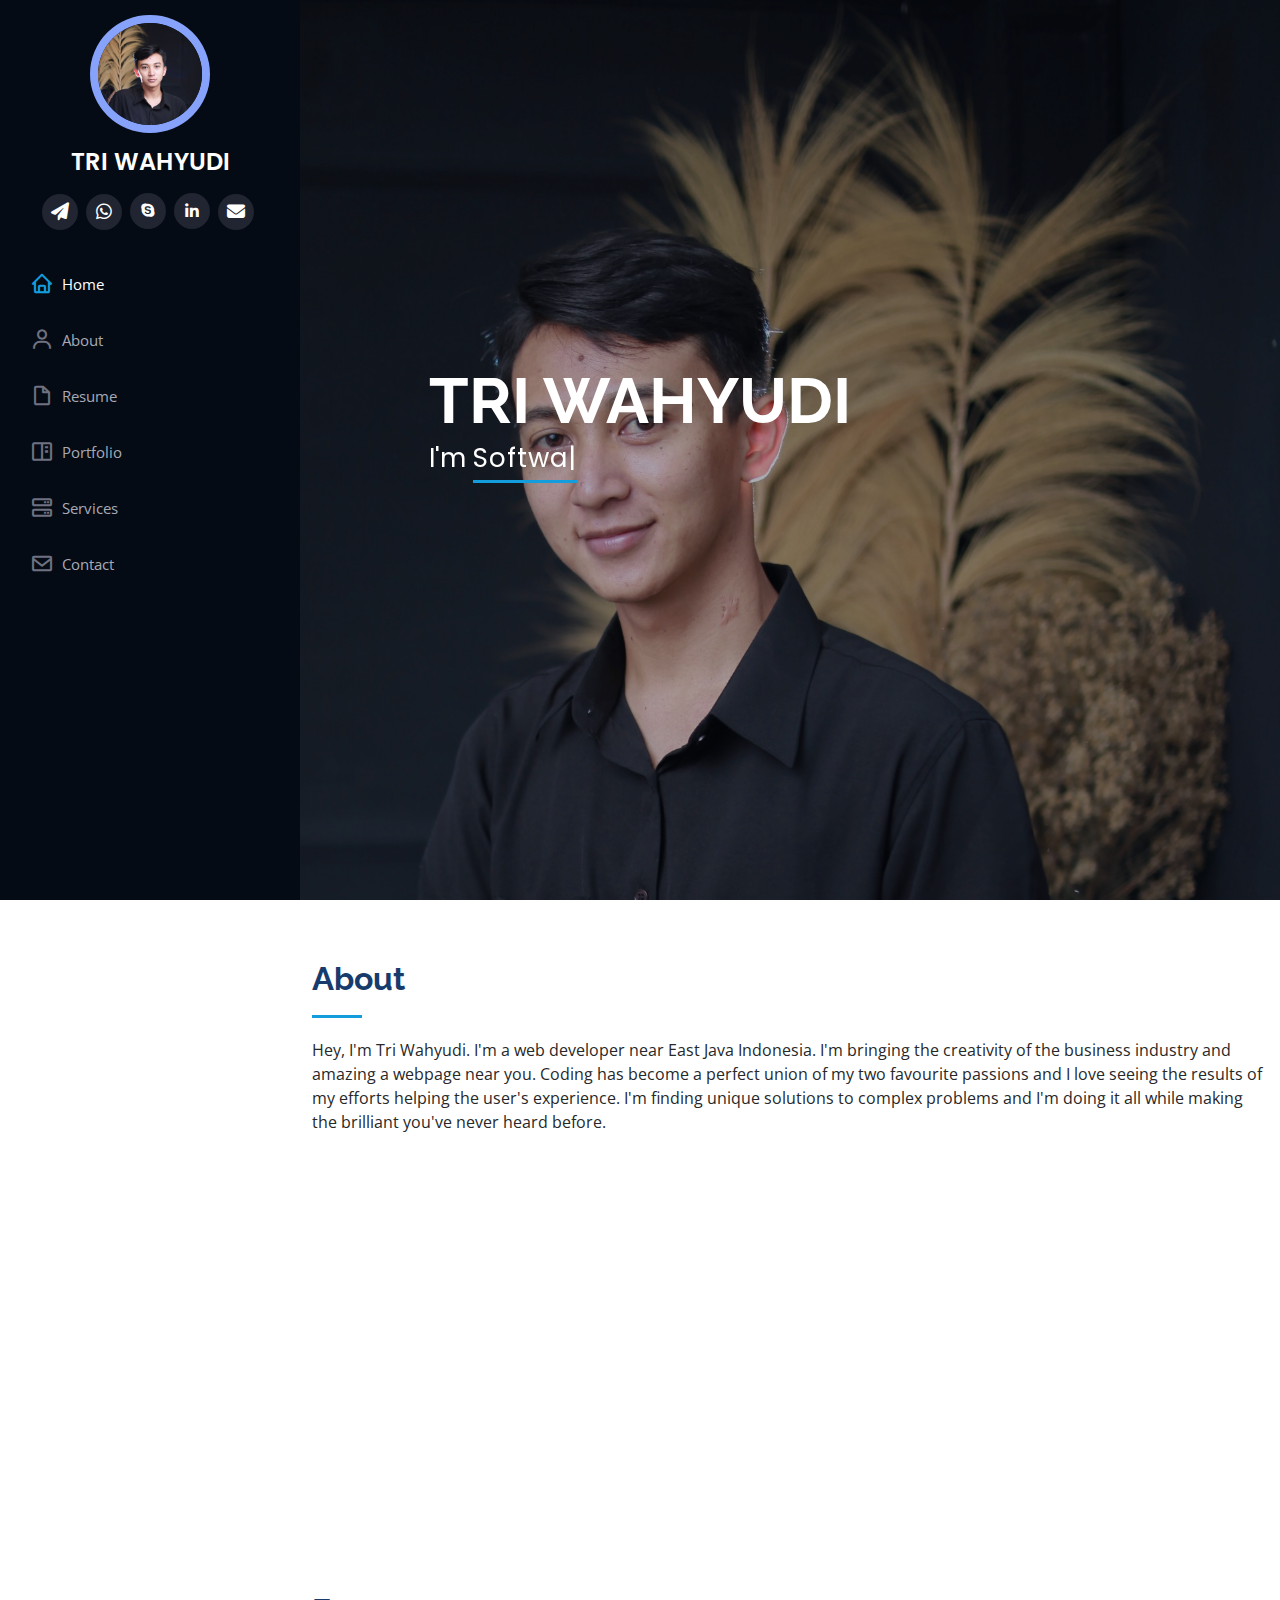
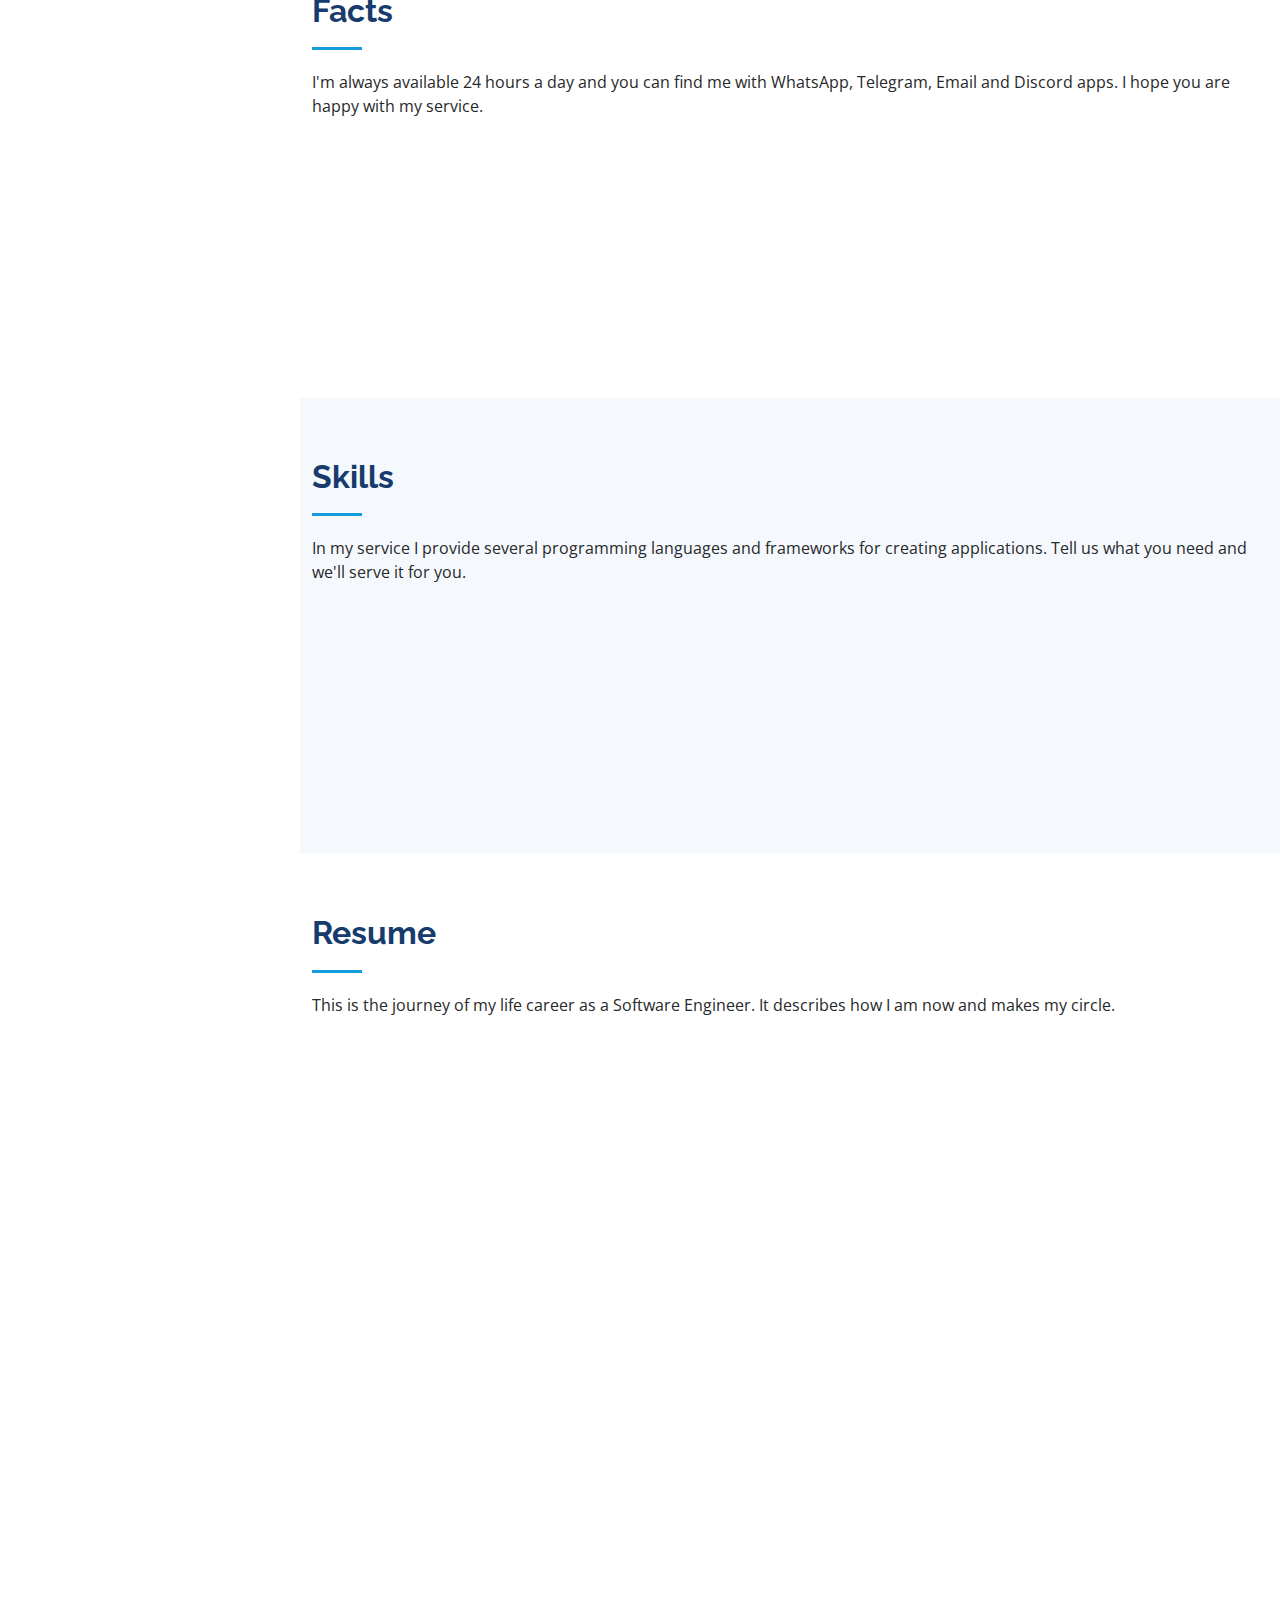
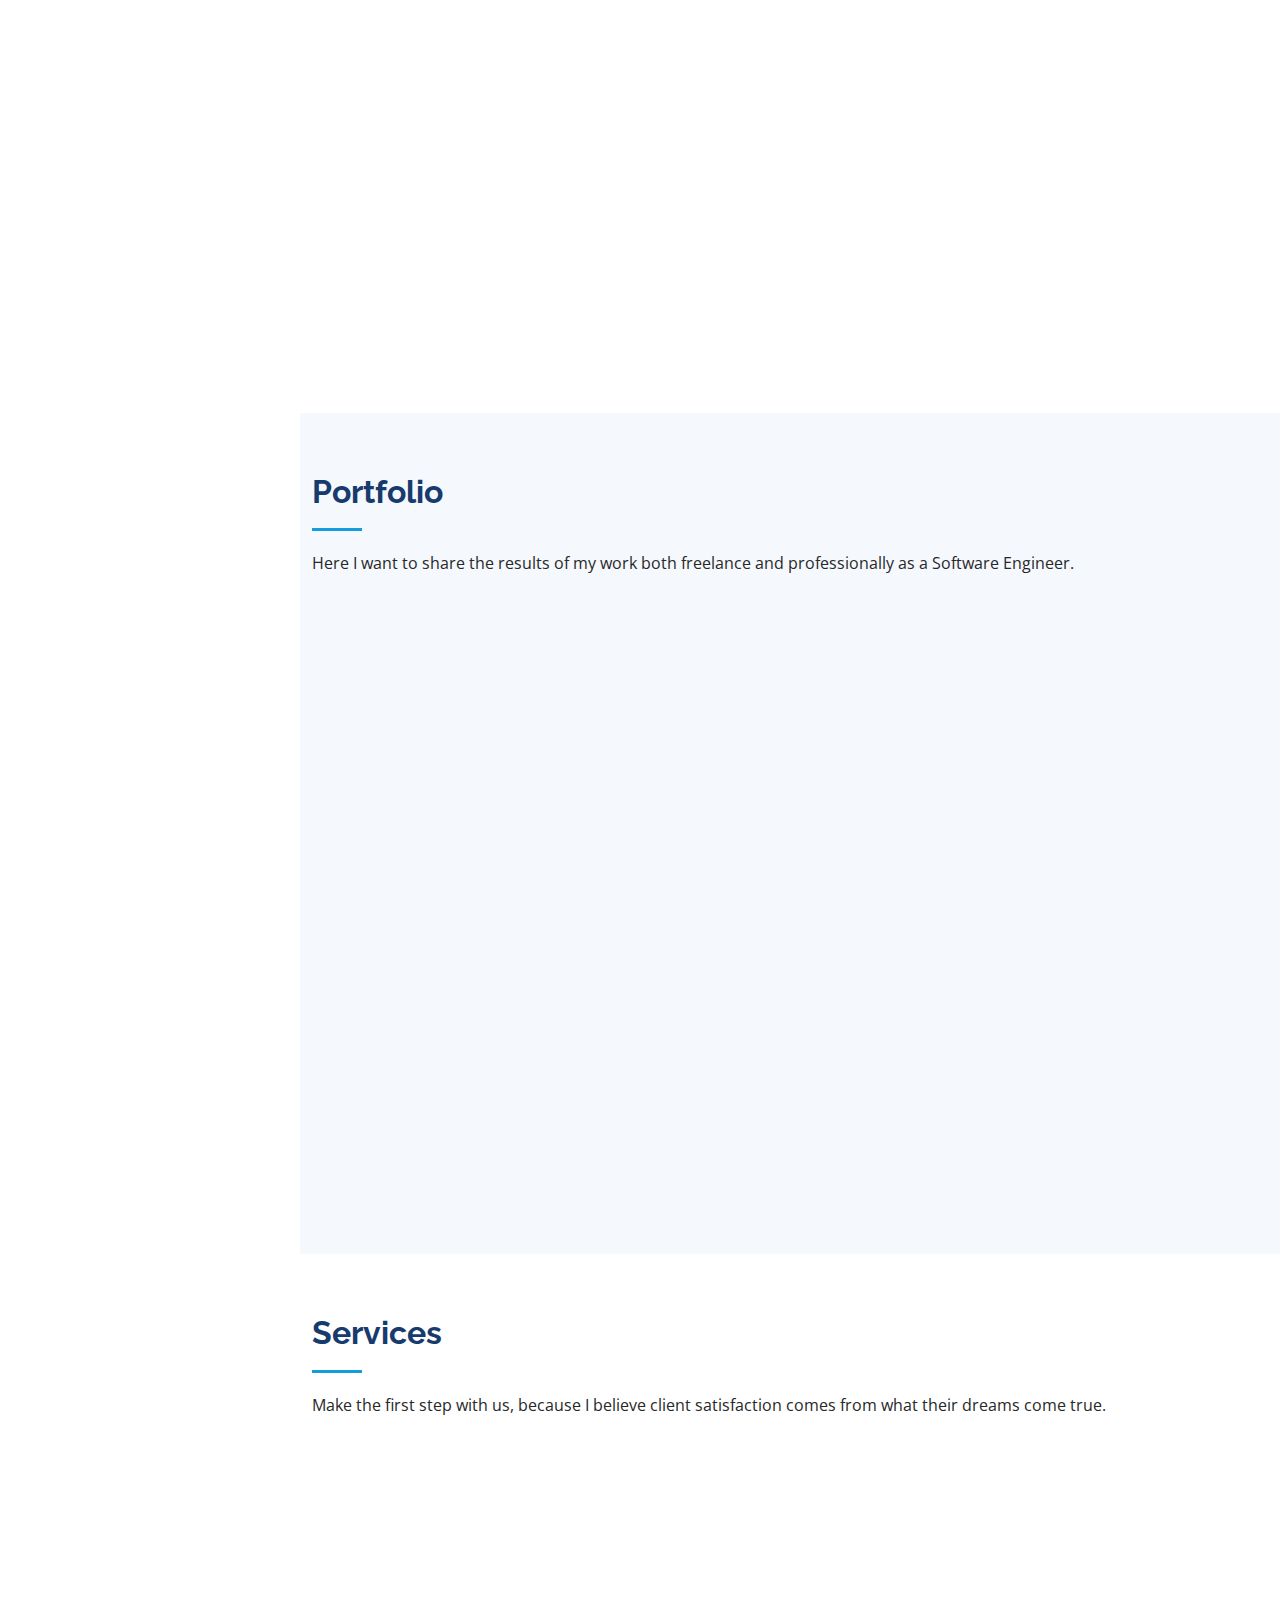
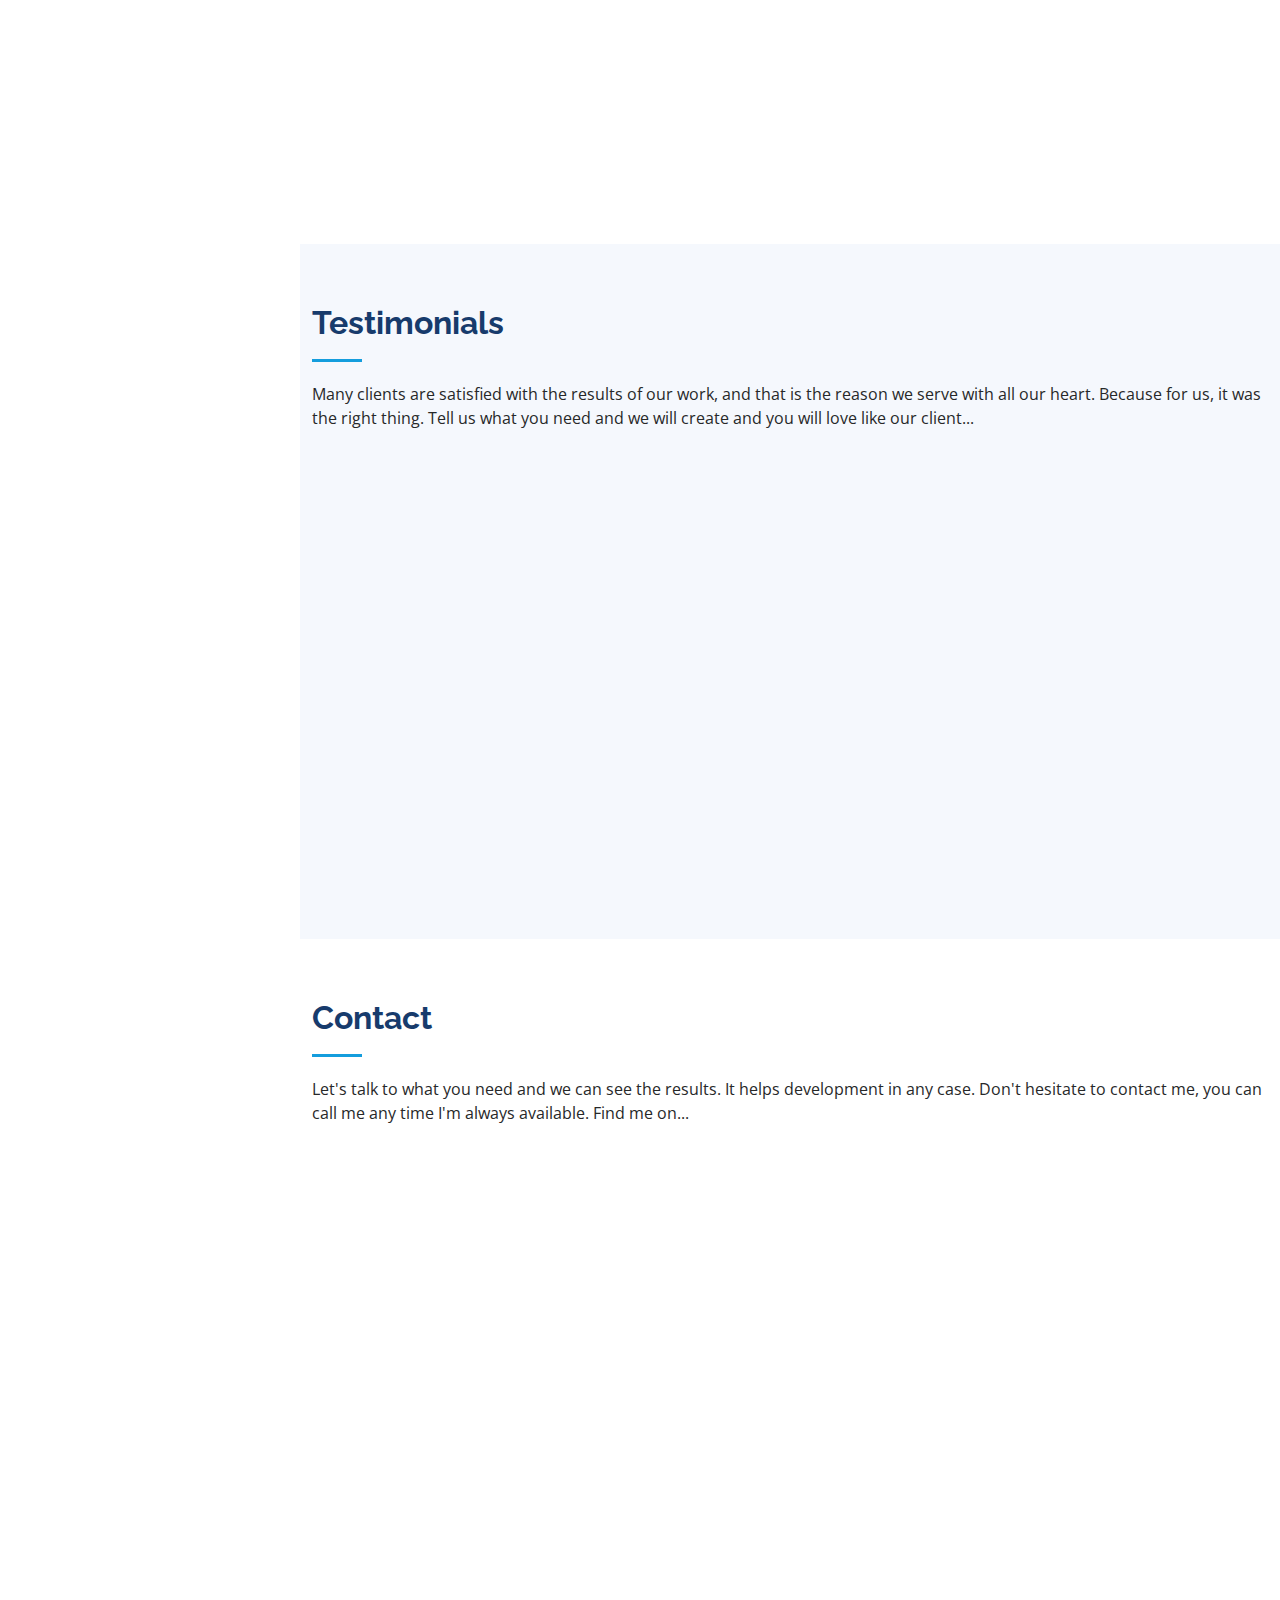
==== index.html @ 82c02e09 "first commit" ====
<!DOCTYPE html>
<html lang="en">

<head>
  <meta charset="utf-8">
  <meta content="width=device-width, initial-scale=1.0" name="viewport">

  <title>Tri Wahyudi</title>
  <meta content="" name="description">
  <meta content="" name="keywords">

  <!-- Favicons -->
  <link href="assets/img/favicon.png" rel="icon">
  <link href="assets/img/apple-touch-icon.png" rel="apple-touch-icon">
 

  <!-- Google Fonts -->
  <link href="https://fonts.googleapis.com/css?family=Open+Sans:300,300i,400,400i,600,600i,700,700i|Raleway:300,300i,400,400i,500,500i,600,600i,700,700i|Poppins:300,300i,400,400i,500,500i,600,600i,700,700i" rel="stylesheet">

  <!-- Vendor CSS Files -->
  <link href="assets/vendor/aos/aos.css" rel="stylesheet">
  <link href="assets/vendor/bootstrap/css/bootstrap.min.css" rel="stylesheet">
  <link href="assets/vendor/bootstrap-icons/bootstrap-icons.css" rel="stylesheet">
  <link href="assets/vendor/boxicons/css/boxicons.min.css" rel="stylesheet">
  <link href="assets/vendor/glightbox/css/glightbox.min.css" rel="stylesheet">
  <link href="assets/vendor/swiper/swiper-bundle.min.css" rel="stylesheet">

  <!-- Template Main CSS File -->
  <link href="assets/css/style.css" rel="stylesheet">
  <link href="fontawesome/css/all.css" rel="stylesheet">

  <!-- =======================================================
  * Template Name: iPortfolio - v3.7.0
  * Template URL: https://bootstrapmade.com/iportfolio-bootstrap-portfolio-websites-template/
  * Author: BootstrapMade.com
  * License: https://bootstrapmade.com/license/
  ======================================================== -->
</head>

<body>

  <!-- ======= Mobile nav toggle button ======= -->
  <i class="bi bi-list mobile-nav-toggle d-xl-none"></i>

  <!-- ======= Header ======= -->
  <header id="header">
    <div class="d-flex flex-column">

      <div class="profile">
        <img src="assets/img/profile-img.jpg" alt="" class="img-fluid rounded-circle">
        <h1 class="text-light"><a href="index.html">TRI WAHYUDI</a></h1>
        <div class="social-links mt-3 text-center">
          <a href="https://t.me/tridevelop"><i class="fa-solid fa-paper-plane"></i></i></a>
          <a href="https://wa.link/avmcld" ><i class="fa-brands fa-whatsapp"></i></a>
          <a href="https://join.skype.com/invite/yRAKqDYq7ccI" class="google-plus"><i class="bx bxl-skype"></i></a>
          <a href="https://www.linkedin.com/in/narratix-dev/" class="linkedin"><i class="bx bxl-linkedin"></i></a>
          <a href="mailto:mesirah6@gmail.com?Subject:Need your services"><i class="fa-solid fa-envelope"></i></a>
        </div>
      </div>

      <nav id="navbar" class="nav-menu navbar">
        <ul>
          <li><a href="#hero" class="nav-link scrollto active"><i class="bx bx-home"></i> <span>Home</span></a></li>
          <li><a href="#about" class="nav-link scrollto"><i class="bx bx-user"></i> <span>About</span></a></li>
          <li><a href="#resume" class="nav-link scrollto"><i class="bx bx-file-blank"></i> <span>Resume</span></a></li>
          <li><a href="#portfolio" class="nav-link scrollto"><i class="bx bx-book-content"></i> <span>Portfolio</span></a></li>
          <li><a href="#services" class="nav-link scrollto"><i class="bx bx-server"></i> <span>Services</span></a></li>
          <li><a href="#contact" class="nav-link scrollto"><i class="bx bx-envelope"></i> <span>Contact</span></a></li>
        </ul>
      </nav><!-- .nav-menu -->
    </div>
  </header><!-- End Header -->

  <!-- ======= Hero Section ======= -->
  <section id="hero" class="d-flex flex-column justify-content-center align-items-center">
    <div class="hero-container" data-aos="fade-in">
      <h1>TRI WAHYUDI</h1>
      <p>I'm <span class="typed" data-typed-items=" Software Engineer, Freelancer, Full Stack Developer"></span></p>
    </div>
  </section><!-- End Hero -->

  <main id="main">

    <!-- ======= About Section ======= -->
    <section id="about" class="about">
      <div class="container">

        <div class="section-title">
          <h2>About</h2>
          <p>
            Hey, I'm Tri Wahyudi.
            I'm a web developer near East Java Indonesia. I'm bringing the creativity of the business industry and amazing a webpage near you. Coding has become a perfect union of my two favourite passions and I love seeing the results of my efforts helping the user's experience. I'm finding unique solutions to complex problems and I'm doing it all while making the brilliant you've never heard before. 
            </p>
        </div>

        <div class="row">
          <div class="col-lg-4" data-aos="fade-right">
            <img src="assets/img/profile-img.jpg" class="img-fluid" alt="">
          </div>
          <div class="col-lg-8 pt-4 pt-lg-0 content" data-aos="fade-left">
            <h3>  Web Developer</h3>
            <p class="fst-italic">
              With my experience as a Software Engineer, I believe I can help you. Give me something and I'll get it on the right track.
            </p>
            <div class="row">
              <div class="col-lg-6">
                <ul>
                  <li><i class="bi bi-chevron-right"></i> <strong>Birthday:</strong> <span> August 1995</span></li>
                  <li><i class="bi bi-chevron-right"></i> <strong>Phone:</strong> <span>(+62) 0857 4537 7009</span></li>
                  <li><i class="bi bi-chevron-right"></i> <strong>City:</strong> <span>Blitar, Indonesia</span></li>
                </ul>
              </div>
              <div class="col-lg-6">
                <ul>
                  <li><i class="bi bi-chevron-right"></i> <strong>Interests:</strong> <span>Information Technology</span></li>
                  <li><i class="bi bi-chevron-right"></i> <strong>Email:</strong> <span>mesirah6@gmail.com</span></li>
                  <li><i class="bi bi-chevron-right"></i> <strong>Freelance:</strong> <span>Available</span></li>
                </ul>
              </div>
            </div>
            <p>
              Problem solving is essential to keep the application running and that is why problem solving is called a skill. I also do that as part of my service as a Software Engineer.
            </p>
          </div>
        </div>

      </div>
    </section><!-- End About Section -->

    <!-- ======= Facts Section ======= -->
    <section id="facts" class="facts">
      <div class="container">

        <div class="section-title">
          <h2>Facts</h2>
          <p>I'm always available 24 hours a day and you can find me with WhatsApp, Telegram, Email and Discord apps. I hope you are happy with my service.</p>
        </div>

        <div class="row no-gutters">

          <div class="col-lg-3 col-md-6 d-md-flex align-items-md-stretch" data-aos="fade-up">
            <div class="count-box">
              <i class="bi bi-emoji-smile"></i>
              <span data-purecounter-start="0" data-purecounter-end="8" data-purecounter-duration="1" class="purecounter"></span>
              <p><strong>Happy Clients</strong> they are satisfied with the result</p>
            </div>
          </div>

          <div class="col-lg-3 col-md-6 d-md-flex align-items-md-stretch" data-aos="fade-up" data-aos-delay="100">
            <div class="count-box">
              <i class="bi bi-journal-richtext"></i>
              <span data-purecounter-start="0" data-purecounter-end="14" data-purecounter-duration="1" class="purecounter"></span>
              <p><strong>Projects</strong> finished well</p>
            </div>
          </div>

          <div class="col-lg-3 col-md-6 d-md-flex align-items-md-stretch" data-aos="fade-up" data-aos-delay="200">
            <div class="count-box">
              <i class="bi bi-headset"></i>
              <span data-purecounter-start="0" data-purecounter-end="938" data-purecounter-duration="1" class="purecounter"></span>
              <p><strong>Hours Of Support</strong> 7/24</p>
            </div>
          </div>

          <div class="col-lg-3 col-md-6 d-md-flex align-items-md-stretch" data-aos="fade-up" data-aos-delay="300">
            <div class="count-box">
              <i class="bi bi-people"></i>
              <span data-purecounter-start="0" data-purecounter-end="2" data-purecounter-duration="1" class="purecounter"></span>
              <p><strong>Hard Workers</strong> Always provide satisfactory service for clients</p>
            </div>
          </div>

        </div>

      </div>
    </section><!-- End Facts Section -->

    <!-- ======= Skills Section ======= -->
    <section id="skills" class="skills section-bg">
      <div class="container">

        <div class="section-title">
          <h2>Skills</h2>
          <p>In my service I provide several programming languages ​​and frameworks for creating applications. Tell us what you need and we'll serve it for you.</p>
        </div>

        <div class="row skills-content">

          <div class="col-lg-6" data-aos="fade-up">

            <div class="progress">
              <span class="skill">REACT JS <i class="val">85%</i></span>
              <div class="progress-bar-wrap">
                <div class="progress-bar" role="progressbar" aria-valuenow="85" aria-valuemin="0" aria-valuemax="100"></div>
              </div>
            </div>

            <div class="progress">
              <span class="skill">BOOTSTRAP <i class="val">90%</i></span>
              <div class="progress-bar-wrap">
                <div class="progress-bar" role="progressbar" aria-valuenow="90" aria-valuemin="0" aria-valuemax="100"></div>
              </div>
            </div>

            <div class="progress">
              <span class="skill">JavaScript <i class="val">90%</i></span>
              <div class="progress-bar-wrap">
                <div class="progress-bar" role="progressbar" aria-valuenow="90" aria-valuemin="0" aria-valuemax="100"></div>
              </div>
            </div>

          </div>

          <div class="col-lg-6" data-aos="fade-up" data-aos-delay="100">

            <div class="progress">
              <span class="skill">NODE JS <i class="val">90%</i></span>
              <div class="progress-bar-wrap">
                <div class="progress-bar" role="progressbar" aria-valuenow="90" aria-valuemin="0" aria-valuemax="100"></div>
              </div>
            </div>

            <div class="progress">
              <span class="skill">PHP <i class="val">80%</i></span>
              <div class="progress-bar-wrap">
                <div class="progress-bar" role="progressbar" aria-valuenow="80" aria-valuemin="0" aria-valuemax="100"></div>
              </div>
            </div>

            <div class="progress">
              <span class="skill">LARAVEL <i class="val">85%</i></span>
              <div class="progress-bar-wrap">
                <div class="progress-bar" role="progressbar" aria-valuenow="85" aria-valuemin="0" aria-valuemax="100"></div>
              </div>
            </div>

          </div>

        </div>

      </div>
    </section><!-- End Skills Section -->

    <!-- ======= Resume Section ======= -->
    <section id="resume" class="resume">
      <div class="container">

        <div class="section-title">
          <h2>Resume</h2>
          <p>This is the journey of my life career as a Software Engineer. It describes how I am now and makes my circle.</p>
        </div>

        <div class="row">
          <div class="col-lg-6" data-aos="fade-up">
            <h3 class="resume-title">Profile Sumary</h3>
            <div class="resume-item pb-0">
              <h4>Tri Wahyudi</h4>
              <p><em>Web development with a passion for web application development and success in managing project
                development. Dedicated to driving innovation with the ability to follow industry and technological
                trends, and facilitating early adaption of innovations. I care about writing clean code and love to learn.
                </em></p>
              <ul>
                <li>Blitar, East Java, Indonesia</li>
                <li>(+62)  0857 4537 7009</li>
                <li>mesirah6@gmail.com</li>
              </ul>
            </div>

            <h3 class="resume-title">Education</h3>
            <div class="resume-item">
              <h4>Educational Qualification</h4>
              <h5>2011 - 2014</h5>
              <p><em>TB</em></p>
              <p>SMKN 3 BLITAR</p>
            </div>
            <div class="resume-item">
              <h4>Education Courses</h4>
              <h5>2020 - 2021</h5>
              <p><em>Web Development</em></p>
              <p>ZeroToMastery</p>
            </div>
            <div class="resume-item">
              <h4>Education Courses</h4>
              <h5> 2022</h5>
              <p><em>Web Development</em></p>
              <p>Pintaar</p>
            </div>
          </div>
          <div class="col-lg-6" data-aos="fade-up" data-aos-delay="100">
            <h3 class="resume-title">Professional Experience</h3>
            <div class="resume-item">
              <h4>Back-end Developer</h4>
              <h5>2022 - Present</h5>
              <p><em>PT Cores Modern Innovation </em></p>
              <ul>
                <li>Maintenance Web.</li>
                <li>Development App.</li>
                <li>Design Database.</li>
                <li>Research technologies, including software development and security.</li>
              </ul>
            </div>
            <div class="resume-item">
              <h4>Web Developer</h4>
              <h5>2022 - Present</h5>
              <p><em>Freelance</em></p>
              <ul>
                <li>Build Rest APIs. </li>
                <li>Maintain website and applications, debugging, documentation, and upgrade to ensure web
                    security and system. </li>
                <li>Support maintenance programming development for web pages. </li>
                <li>Integrate Payment Gateway.</li>
              </ul>
            </div>
          </div>
        </div>

      </div>
    </section><!-- End Resume Section -->

    <!-- ======= Portfolio Section ======= -->
    <section id="portfolio" class="portfolio section-bg">
      <div class="container">

        <div class="section-title">
          <h2>Portfolio</h2>
          <p>Here I want to share the results of my work both freelance and professionally as a Software Engineer.</p>
        </div>

        <div class="row" data-aos="fade-up">
          <div class="col-lg-12 d-flex justify-content-center ">
            <ul id="portfolio-flters">
              <li data-filter="*" class="filter-active">All</li>
              <li data-filter=".filter-app">Scrape</li>
              <!----<li data-filter=".filter-card">Card</li> --->
              <li data-filter=".filter-web">Web</li>
            </ul>
          </div>
        </div>

        <div class="row portfolio-container" data-aos="fade-up" data-aos-delay="100">

          <div class="col-lg-4 col-md-6 portfolio-item filter-app">
            <div class="portfolio-wrap">
              <img src="assets/img/portfolio/portfolio-1.jpg" class="img-fluid" alt="">
              <div class="portfolio-links">
                <a href="assets/img/portfolio/portfolio-1.jpg" data-gallery="portfolioGallery" class="portfolio-lightbox" title="Scrapping data with file JSON"><i class="bx bx-plus"></i></a>
                <a href="portfolio-details.html" title="More Details"><i class="bx bx-link"></i></a>
              </div>
            </div>
          </div>

          <div class="col-lg-4 col-md-6 portfolio-item filter-web">
            <div class="portfolio-wrap">
              <img src="assets/img/portfolio/portfolio-2.png" class="img-fluid" alt="">
              <div class="portfolio-links">
                <a href="assets/img/portfolio/portfolio-2.png" data-gallery="portfolioGallery" class="portfolio-lightbox" title="Travel website provide wholehearted service"><i class="bx bx-plus"></i></a>
                <a href="portfolio-details-2.html" title="More Details"><i class="bx bx-link"></i></a>
              </div>
            </div>
          </div>

          <div class="col-lg-4 col-md-6 portfolio-item filter-app">
            <div class="portfolio-wrap">
              <img src="assets/img/portfolio/portfolio-3.png" class="img-fluid" alt="">
              <div class="portfolio-links">
                <a href="assets/img/portfolio/portfolio-3.png" data-gallery="portfolioGallery" class="portfolio-lightbox" title="Sign In page use React.JS"><i class="bx bx-plus"></i></a>
                <a href="portfolio-details-3.html" title="More Details"><i class="bx bx-link"></i></a>
              </div>
            </div>
          </div>

         <!--  <div class="col-lg-4 col-md-6 portfolio-item filter-card">
            <div class="portfolio-wrap">
              <img src="assets/img/portfolio/portfolio-4.jpg" class="img-fluid" alt="">
              <div class="portfolio-links">
                <a href="assets/img/portfolio/portfolio-4.jpg" data-gallery="portfolioGallery" class="portfolio-lightbox" title="Card 2"><i class="bx bx-plus"></i></a>
                <a href="portfolio-details.html" title="More Details"><i class="bx bx-link"></i></a>
              </div>
            </div>
          </div> -->

          <div class="col-lg-4 col-md-6 portfolio-item filter-web">
            <div class="portfolio-wrap">
              <img src="assets/img/portfolio/portfolio-5.png" class="img-fluid" alt="">
              <div class="portfolio-links">
                <a href="assets/img/portfolio/portfolio-5.png" data-gallery="portfolioGallery" class="portfolio-lightbox" title="CMS-based using PHP LARAVEL"><i class="bx bx-plus"></i></a>
                <a href="portfolio-details-4.html" title="More Details"><i class="bx bx-link"></i></a>
              </div>
            </div>
          </div>

          <!-- <div class="col-lg-4 col-md-6 portfolio-item filter-app">
            <div class="portfolio-wrap">
              <img src="assets/img/portfolio/portfolio-6.jpg" class="img-fluid" alt="">
              <div class="portfolio-links">
                <a href="assets/img/portfolio/portfolio-6.jpg" data-gallery="portfolioGallery" class="portfolio-lightbox" title="App 3"><i class="bx bx-plus"></i></a>
                <a href="portfolio-details.html" title="More Details"><i class="bx bx-link"></i></a>
              </div>
            </div>
          </div>

          <div class="col-lg-4 col-md-6 portfolio-item filter-card">
            <div class="portfolio-wrap">
              <img src="assets/img/portfolio/portfolio-7.jpg" class="img-fluid" alt="">
              <div class="portfolio-links">
                <a href="assets/img/portfolio/portfolio-7.jpg" data-gallery="portfolioGallery" class="portfolio-lightbox" title="Card 1"><i class="bx bx-plus"></i></a>
                <a href="portfolio-details.html" title="More Details"><i class="bx bx-link"></i></a>
              </div>
            </div>
          </div>

          <div class="col-lg-4 col-md-6 portfolio-item filter-card">
            <div class="portfolio-wrap">
              <img src="assets/img/portfolio/portfolio-8.jpg" class="img-fluid" alt="">
              <div class="portfolio-links">
                <a href="assets/img/portfolio/portfolio-8.jpg" data-gallery="portfolioGallery" class="portfolio-lightbox" title="Card 3"><i class="bx bx-plus"></i></a>
                <a href="portfolio-details.html" title="More Details"><i class="bx bx-link"></i></a>
              </div>
            </div>
          </div>

          <div class="col-lg-4 col-md-6 portfolio-item filter-web">
            <div class="portfolio-wrap">
              <img src="assets/img/portfolio/portfolio-9.jpg" class="img-fluid" alt="">
              <div class="portfolio-links">
                <a href="assets/img/portfolio/portfolio-9.jpg" data-gallery="portfolioGallery" class="portfolio-lightbox" title="Web 3"><i class="bx bx-plus"></i></a>
                <a href="portfolio-details.html" title="More Details"><i class="bx bx-link"></i></a>
              </div>
            </div>
          </div> -->

        </div>

      </div>
    </section><!-- End Portfolio Section -->

    <!-- ======= Services Section ======= -->
    <section id="services" class="services">
      <div class="container">

        <div class="section-title">
          <h2>Services</h2>
          <p>Make the first step with us, because I believe client satisfaction comes from what their dreams come true.</p>
        </div>

        <div class="row">
          <div class="col-lg-4 col-md-6 icon-box" data-aos="fade-up">
            <div class="icon"><i class="fa-solid fa-desktop"></i></div>
            <h4 class="title"><a href="">Create Website</a></h4>
            <p class="description">We provide website building services from scratch and available website templates from various industries</p>
          </div>
          <div class="col-lg-4 col-md-6 icon-box" data-aos="fade-up" data-aos-delay="100">
            <div class="icon"><i class="fa-solid fa-check-to-slot"></i></div>
            <h4 class="title"><a href="">Web Scrapping</a></h4>
            <p class="description">Data is very important, that's why we provide services to retrieve data from a company website</p>
          </div>
          <div class="col-lg-4 col-md-6 icon-box" data-aos="fade-up" data-aos-delay="200">
            <div class="icon"><i class="fa-solid fa-diagram-project"></i></div>
            <h4 class="title"><a href="">Integrate</a></h4>
            <p class="description">Integration from various parties is good for the progress of the company with other parties</p>
          </div>
          <div class="col-lg-4 col-md-6 icon-box" data-aos="fade-up" data-aos-delay="300">
            <div class="icon"><i class="fa-solid fa-database"></i></div>
            <h4 class="title"><a href="">Database Management</a></h4>
            <p class="description">Data processing is crucial for companies to organize efficient data structures. Data must be managed properly and neatly</p>
          </div>
          <div class="col-lg-4 col-md-6 icon-box" data-aos="fade-up" data-aos-delay="400">
            <div class="icon"><i class="fa-solid fa-tv"></i></div>
            <h4 class="title"><a href="">Feature</a></h4>
            <p class="description">Connecting from various feature connections is a must-do for a better user experience</p>
          </div>
          <div class="col-lg-4 col-md-6 icon-box" data-aos="fade-up" data-aos-delay="500">
            <div class="icon"><i class="fa-brands fa-cpanel"></i></div>
            <h4 class="title"><a href="">WordPress</a></h4>
            <p class="description">Almost everyone uses the internet, a CMS-based website service such as WordPress which is easy to manage</p>
          </div>
        </div>

      </div>
    </section><!-- End Services Section -->

    <!-- ======= Testimonials Section ======= -->
    <section id="testimonials" class="testimonials section-bg">
      <div class="container">

        <div class="section-title">
          <h2>Testimonials</h2>
          <p>Many clients are satisfied with the results of our work, and that is the reason we serve with all our heart. Because for us, it was the right thing. Tell us what you need and we will create and you will love like our client...</p>
        </div>

        <div class="testimonials-slider swiper" data-aos="fade-up" data-aos-delay="100">
          <div class="swiper-wrapper">

            <div class="swiper-slide">
              <div class="testimonial-item" data-aos="fade-up">
                <p>
                  <i class="bx bxs-quote-alt-left quote-icon-left"></i>
                  I told in detail what to do, it was good with the developer listening carefully step by step. It's good for me and my colleagues. <br> Thanks
                  <i class="bx bxs-quote-alt-right quote-icon-right"></i>
                </p>
                <img src="assets/img/testimonials/testimonials-1.jpg" class="testimonial-img" alt="">
                <h3>Paul Barner Cage</h3>
                <h4>Ceo &amp; Founder</h4>
              </div>
            </div><!-- End testimonial item -->

            <div class="swiper-slide">
              <div class="testimonial-item" data-aos="fade-up" data-aos-delay="100">
                <p>
                  <i class="bx bxs-quote-alt-left quote-icon-left"></i>
                  Good job and I enjoyed it. Adding transaction features from multiple payment gateways, I received good transactions for my web business.
                  <i class="bx bxs-quote-alt-right quote-icon-right"></i>
                </p>
                <img src="assets/img/testimonials/testimonials-2.jpg" class="testimonial-img" alt="">
                <h3>Elly Sandra</h3>
                <h4>Fashion Business</h4>
              </div>
            </div><!-- End testimonial item -->

            <div class="swiper-slide">
              <div class="testimonial-item" data-aos="fade-up" data-aos-delay="200">
                <p>
                  <i class="bx bxs-quote-alt-left quote-icon-left"></i>
                  It's an attractive landing page for our customers, they like how it looks. Some landing pages are relatively priced but worth what we get for the company.
                  <i class="bx bxs-quote-alt-right quote-icon-right"></i>
                </p>
                <img src="assets/img/testimonials/testimonials-3.jpg" class="testimonial-img" alt="">
                <h3>Louis Saenz</h3>
                <h4>Marketing &amp; Sales Executive</h4>
              </div>
            </div><!-- End testimonial item -->

            <div class="swiper-slide">
              <div class="testimonial-item" data-aos="fade-up" data-aos-delay="300">
                <p>
                  <i class="bx bxs-quote-alt-left quote-icon-left"></i>
                  Interesting for me, made the order according to what I expected. Nice team, I appreciate the hard work and dedication for the ongoing project, it's really impressive.
                  <i class="bx bxs-quote-alt-right quote-icon-right"></i>
                </p>
                <img src="assets/img/testimonials/testimonials-4.jpg" class="testimonial-img" alt="">
                <h3>Lucas Bryan</h3>
                <h4>Freelancer</h4>
              </div>
            </div><!-- End testimonial item -->

            <div class="swiper-slide">
              <div class="testimonial-item" data-aos="fade-up" data-aos-delay="400">
                <p>
                  <i class="bx bxs-quote-alt-left quote-icon-left"></i>
                  Thank you for adding features to my real estate business. It makes it easy to manage my employees, it saves me some penny time and it suits me well.
                  <i class="bx bxs-quote-alt-right quote-icon-right"></i>
                </p>
                <img src="assets/img/testimonials/testimonials-5.jpg" class="testimonial-img" alt="">
                <h3>Mike Peterson</h3>
                <h4>Entrepreneur</h4>
              </div>
            </div><!-- End testimonial item -->

          </div>
          <div class="swiper-pagination"></div>
        </div>

      </div>
    </section><!-- End Testimonials Section -->

    <!-- ======= Contact Section ======= -->
    <section id="contact" class="contact">
      <div class="container">

        <div class="section-title">
          <h2>Contact</h2>
          <p>Let's talk to what you need and we can see the results. It helps development in any case. Don't hesitate to contact me, you can call me any time I'm always available. Find me on...</p>
        </div>

        <div class="row" data-aos="fade-in">

          <div class="col-lg-5 d-flex align-items-stretch">
            <div class="info">
              <div class="address">
                <i class="bi bi-geo-alt"></i>
                <h4>Location:</h4>
                <p>Blitar, East Java, Indonesia</p>
              </div>

              <div class="email">
                <i class="bi bi-envelope"></i>
                <h4>Email:</h4>
                <p>mesirah6@gmail.com</p>
              </div>

              <div class="phone">
                <i class="bi bi-phone"></i>
                <h4>Call:</h4>
                <p>( +62 ) 0857 4537 7009</p>
              </div>

              <iframe src="https://www.google.com/maps/embed?pb=!1m18!1m12!1m3!1d63201.05809799279!2d112.13023617995289!3d-8.094738880563664!2m3!1f0!2f0!3f0!3m2!1i1024!2i768!4f13.1!3m3!1m2!1s0x2e78eb1801b03d3d%3A0x3027a76e352bcf0!2sBlitar%2C%20Blitar%20City%2C%20East%20Java!5e0!3m2!1sen!2sid!4v1663518246288!5m2!1sen!2sid"  frameborder="0" style="border:0; width: 100%; height: 290px;" allowfullscreen></iframe>
            </div>

          </div>

          <div class="col-lg-7 mt-5 mt-lg-0 d-flex align-items-stretch">
            <form action="forms/contact.php" method="post" role="form" class="php-email-form">
              <div class="row">
                <div class="form-group col-md-6">
                  <label for="name">Your Name</label>
                  <input type="text" name="name" class="form-control" id="name" required>
                </div>
                <div class="form-group col-md-6">
                  <label for="name">Your Email</label>
                  <input type="email" class="form-control" name="email" id="email" required>
                </div>
              </div>
              <div class="form-group">
                <label for="name">Subject</label>
                <input type="text" class="form-control" name="subject" id="subject" required>
              </div>
              <div class="form-group">
                <label for="name">Message</label>
                <textarea class="form-control" name="message" rows="10" required></textarea>
              </div>
              <div class="my-3">
                <div class="loading">Loading</div>
                <div class="error-message"></div>
                <div class="sent-message">Your message has been sent. Thank you!</div>
              </div>
              <div class="text-center"><button type="submit">Send Message</button></div>
            </form>
          </div>

        </div>

      </div>
    </section><!-- End Contact Section -->

  </main><!-- End #main -->

  <!-- ======= Footer ======= -->
  <!-- <footer id="footer">
    <div class="container">
      <div class="copyright">
        &copy; Copyright <strong><span>iPortfolio</span></strong>
      </div>
      <div class="credits">
        All the links in the footer should remain intact. -->
        <!-- You can delete the links only if you purchased the pro version. -->
        <!-- Licensing information: https://bootstrapmade.com/license/ -->
        <!-- Purchase the pro version with working PHP/AJAX contact form: https://bootstrapmade.com/iportfolio-bootstrap-portfolio-websites-template/ -->
         <a href="https://bootstrapmade.com/"></a>
      </div>
    </div>
  </footer> <!-- End  Footer --> 

  <a href="#" class="back-to-top d-flex align-items-center justify-content-center"><i class="bi bi-arrow-up-short"></i></a>

  <!-- Vendor JS Files -->
  <script src="assets/vendor/purecounter/purecounter.js"></script>
  <script src="assets/vendor/aos/aos.js"></script>
  <script src="assets/vendor/bootstrap/js/bootstrap.bundle.min.js"></script>
  <script src="assets/vendor/glightbox/js/glightbox.min.js"></script>
  <script src="assets/vendor/isotope-layout/isotope.pkgd.min.js"></script>
  <script src="assets/vendor/swiper/swiper-bundle.min.js"></script>
  <script src="assets/vendor/typed.js/typed.min.js"></script>
  <script src="assets/vendor/waypoints/noframework.waypoints.js"></script>
  <script src="assets/vendor/php-email-form/validate.js"></script>

  <!-- Template Main JS File -->
  <script src="assets/js/main.js"></script>

</body>

</html>
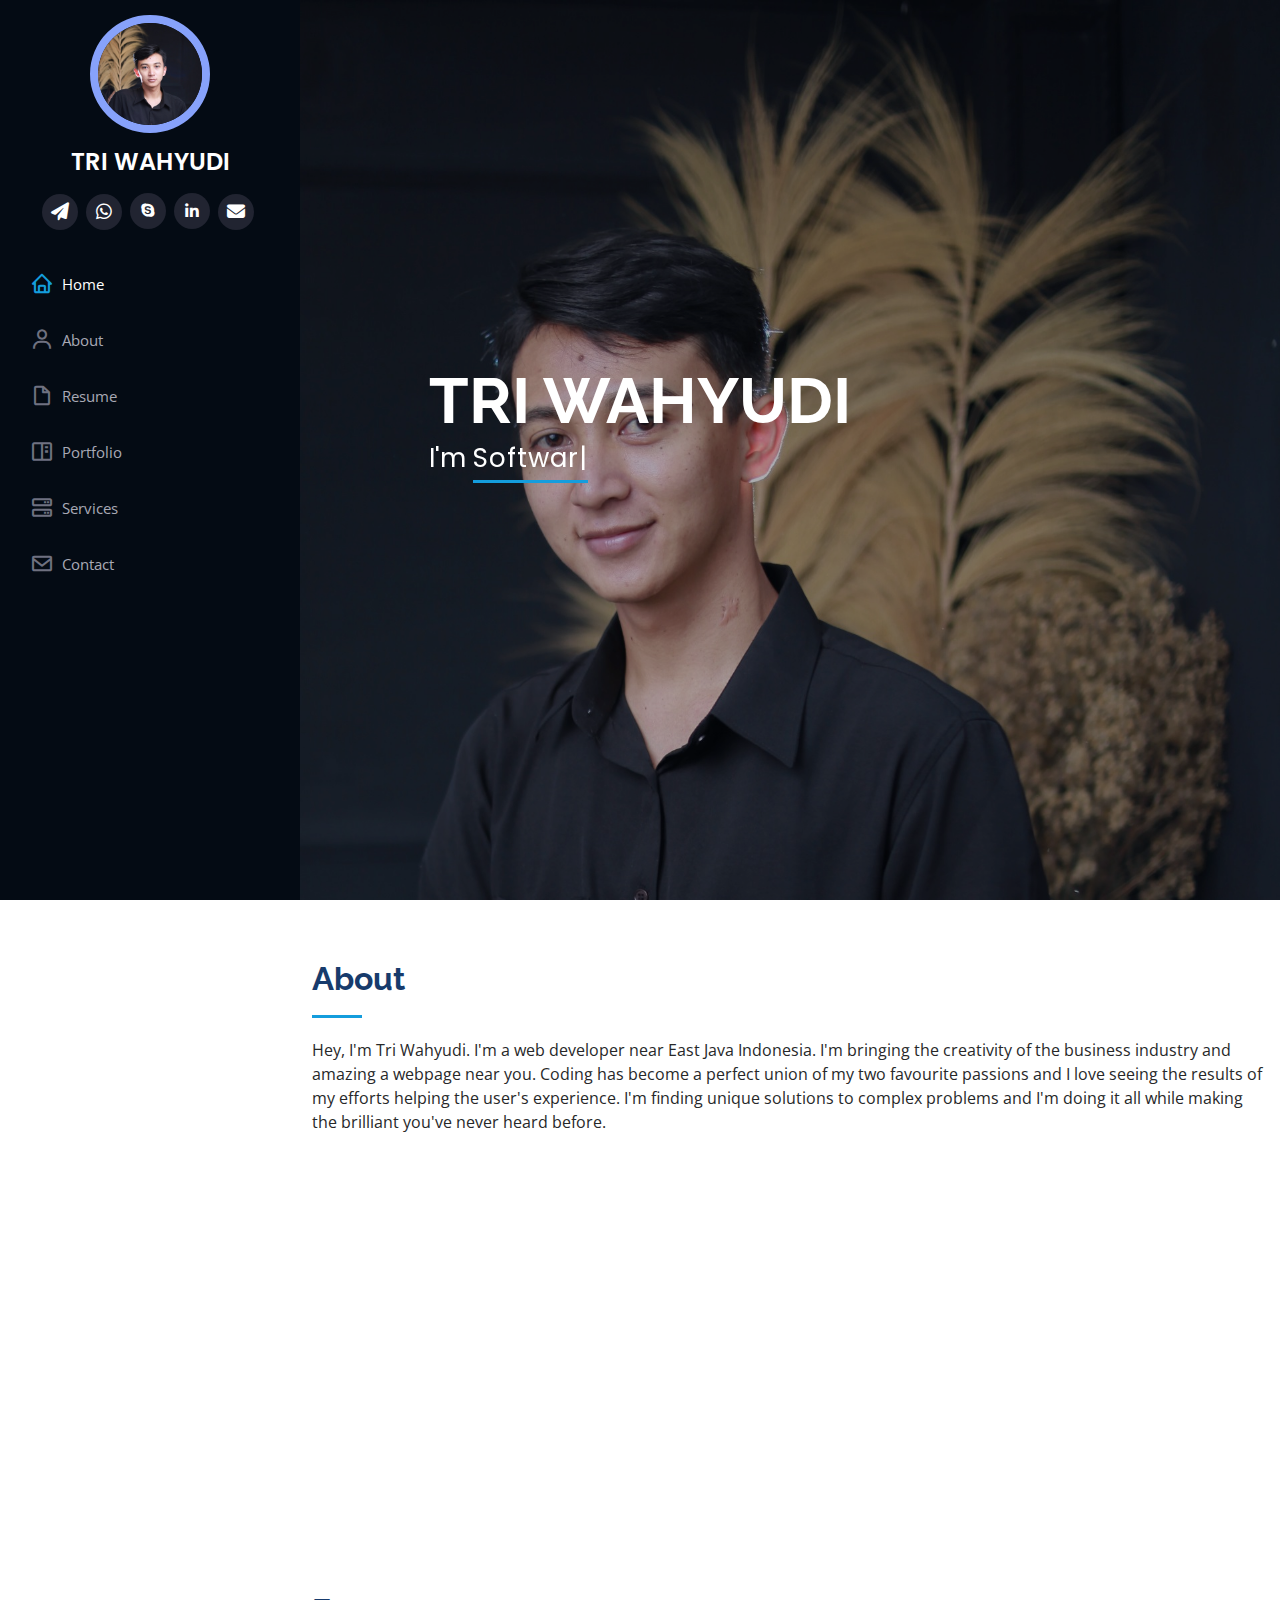
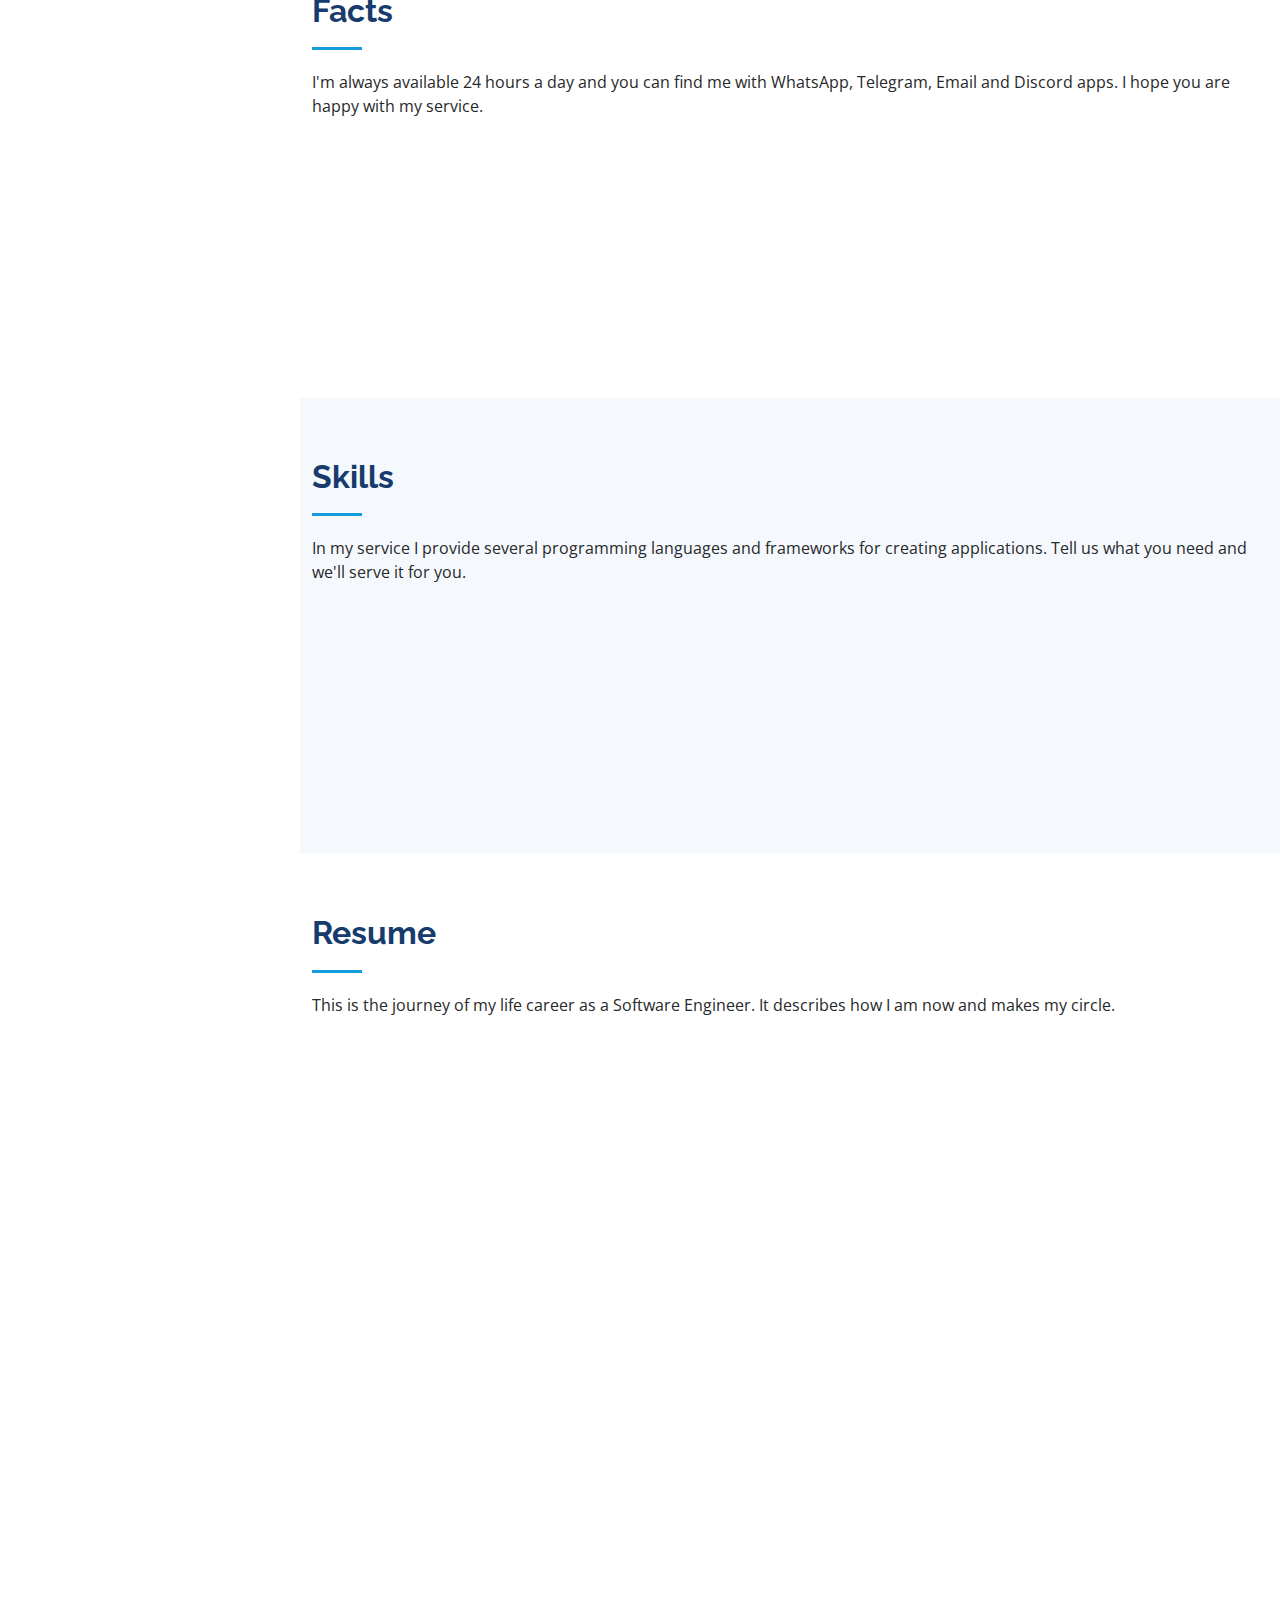
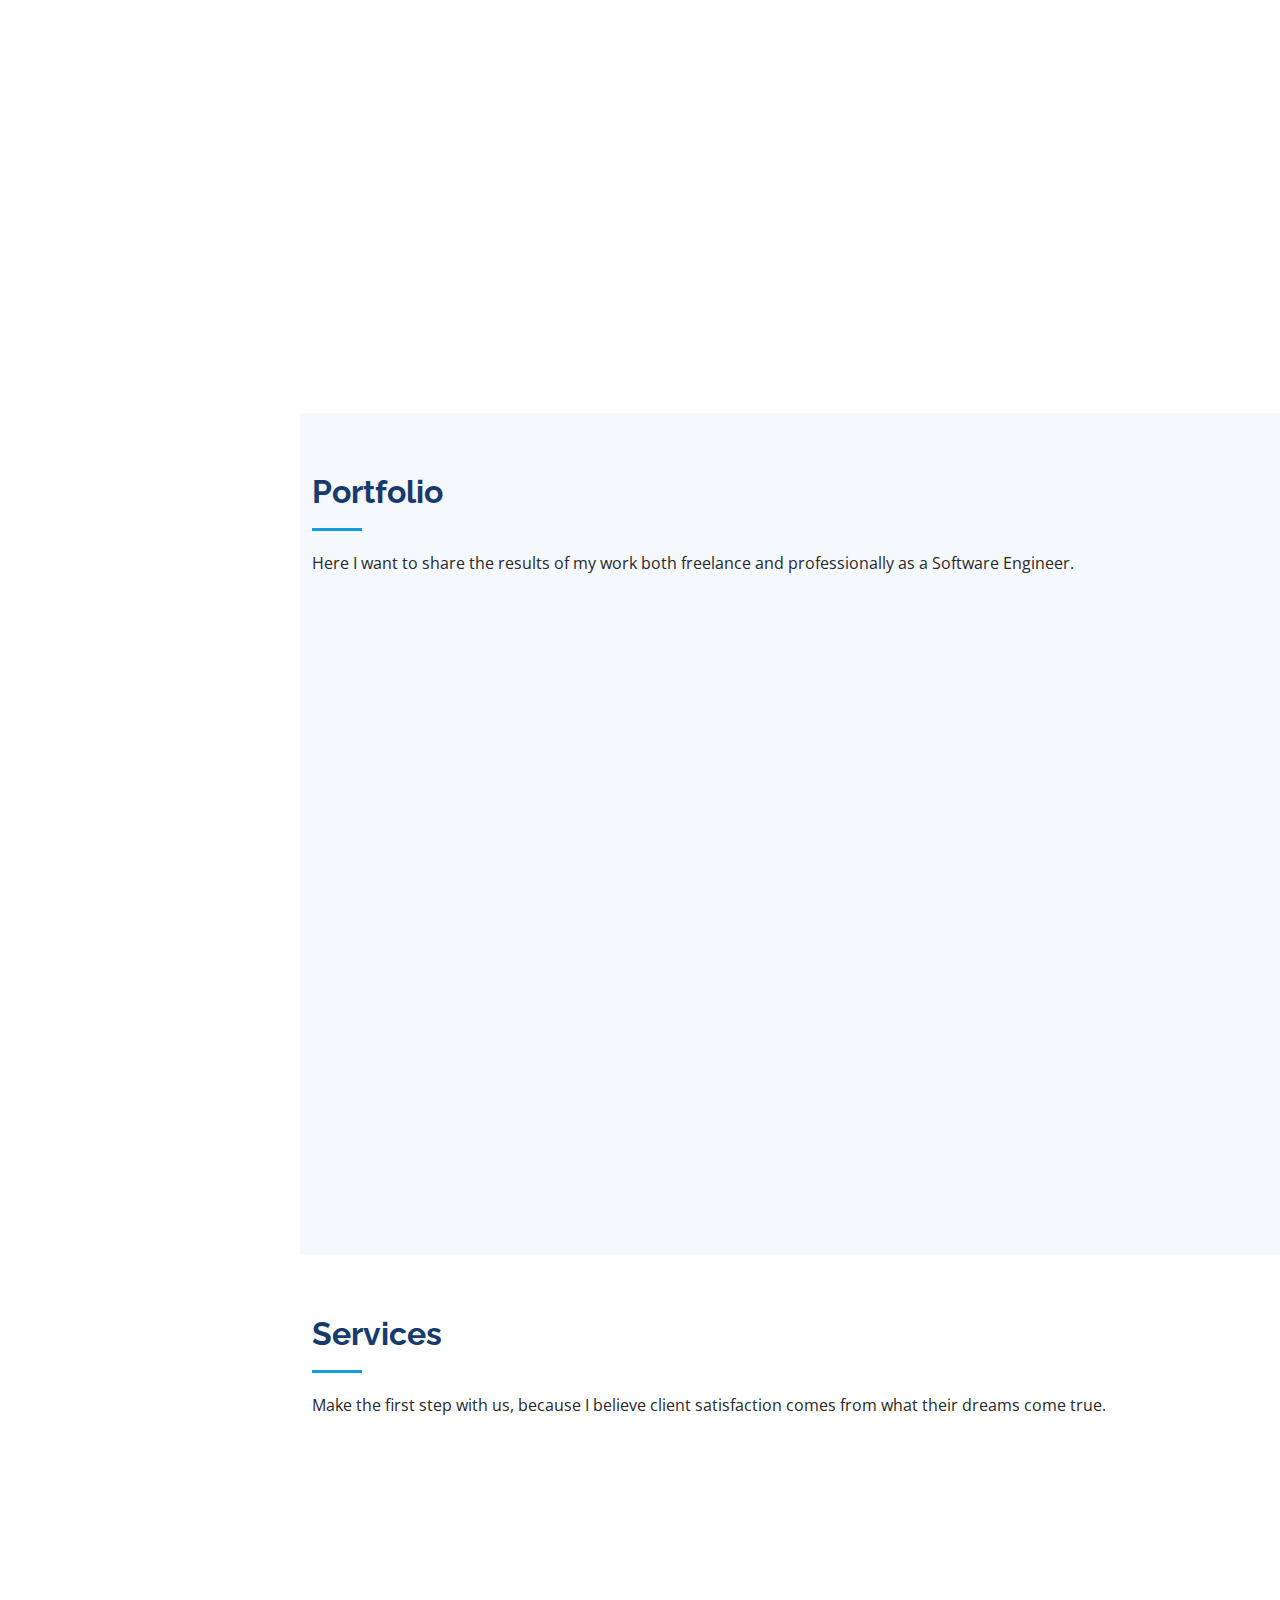
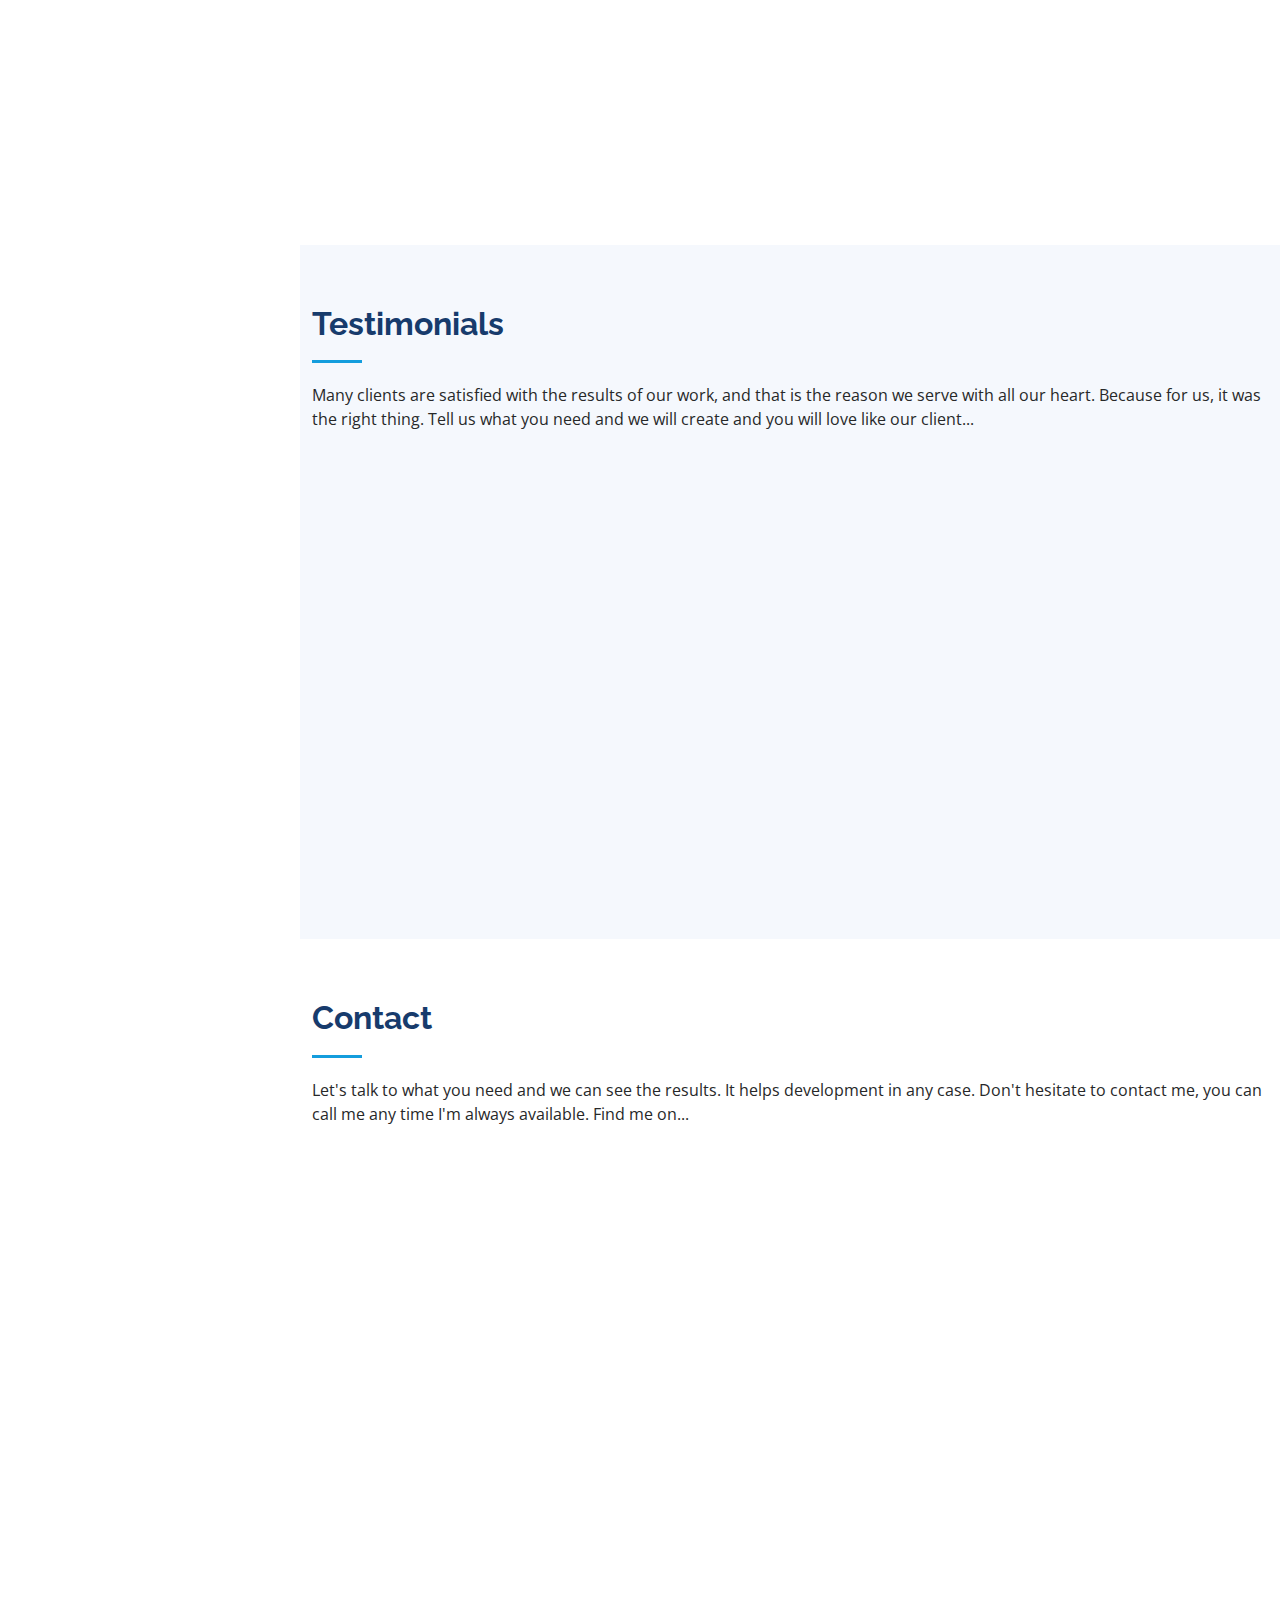
==== commit 21241e11: "add portfolio" ====
--- a/index.html
+++ b/index.html
@@ -330,9 +330,9 @@
           <div class="col-lg-12 d-flex justify-content-center ">
             <ul id="portfolio-flters">
               <li data-filter="*" class="filter-active">All</li>
-              <li data-filter=".filter-app">Scrape</li>
+              <li data-filter=".filter-app">Back-End</li>
               <!----<li data-filter=".filter-card">Card</li> --->
-              <li data-filter=".filter-web">Web</li>
+              <li data-filter=".filter-web">Front-End</li>
             </ul>
           </div>
         </div>
@@ -369,15 +369,15 @@
             </div>
           </div>
 
-         <!--  <div class="col-lg-4 col-md-6 portfolio-item filter-card">
-            <div class="portfolio-wrap">
-              <img src="assets/img/portfolio/portfolio-4.jpg" class="img-fluid" alt="">
-              <div class="portfolio-links">
-                <a href="assets/img/portfolio/portfolio-4.jpg" data-gallery="portfolioGallery" class="portfolio-lightbox" title="Card 2"><i class="bx bx-plus"></i></a>
-                <a href="portfolio-details.html" title="More Details"><i class="bx bx-link"></i></a>
-              </div>
-            </div>
-          </div> -->
+          <div class="col-lg-4 col-md-6 portfolio-item filter-app">
+            <div class="portfolio-wrap">
+              <img src="assets/img/portfolio/portfolio-4.png" class="img-fluid" alt="">
+              <div class="portfolio-links">
+                <a href="assets/img/portfolio/portfolio-4.png" data-gallery="portfolioGallery" class="portfolio-lightbox" title="The right step to make patient care easier"><i class="bx bx-plus"></i></a>
+                <a href="portfolio-details-5.html" title="More Details"><i class="bx bx-link"></i></a>
+              </div>
+            </div>
+          </div> 
 
           <div class="col-lg-4 col-md-6 portfolio-item filter-web">
             <div class="portfolio-wrap">
--- a/assets/css/style.css
+++ b/assets/css/style.css
@@ -456,6 +456,7 @@
 --------------------------------------------------------------*/
 .portfolio .portfolio-item {
   margin-bottom: 30px;
+  
 }
 .portfolio #portfolio-flters {
   padding: 0;
